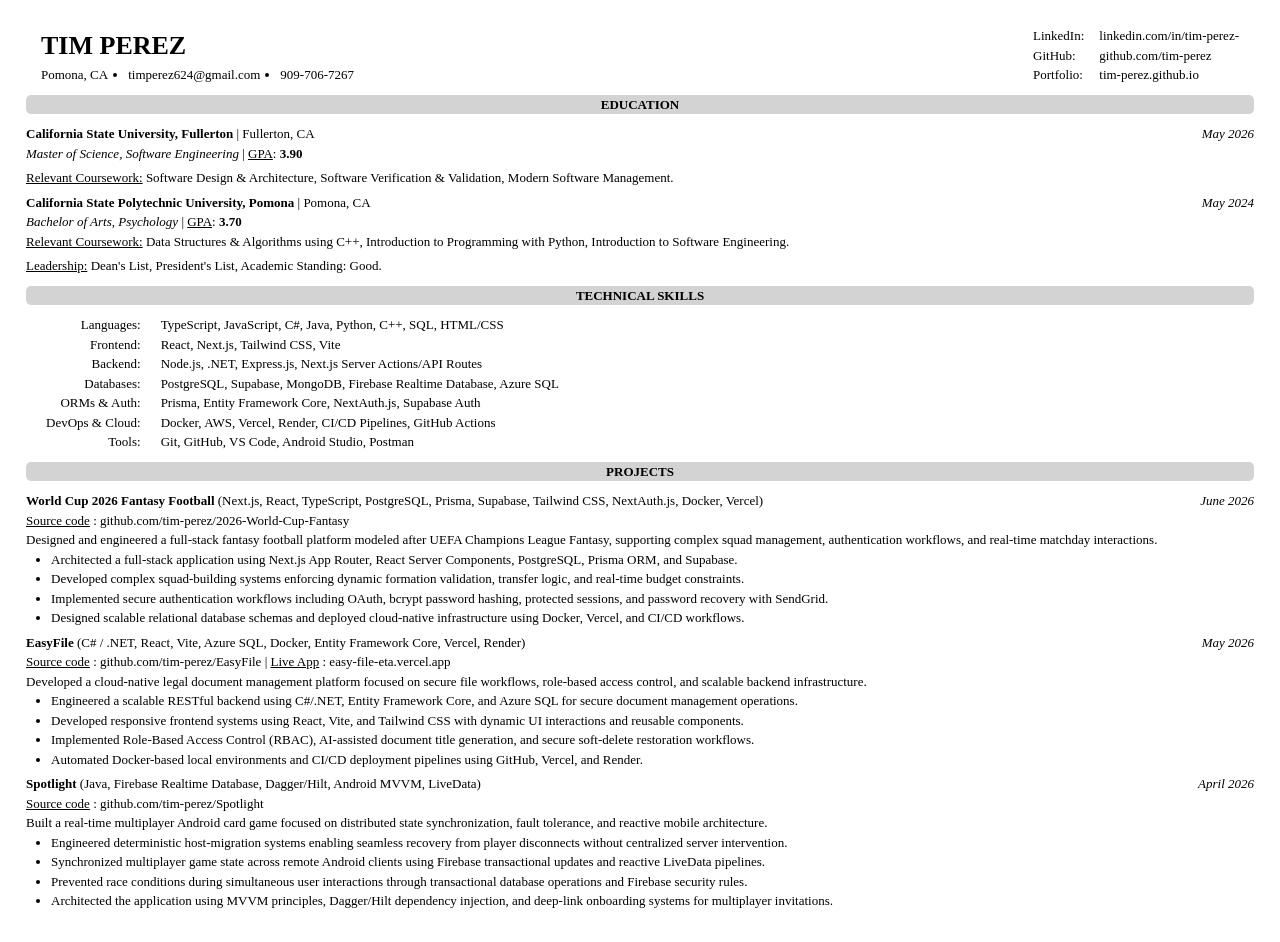
==== index.html @ dcb2bec1 "Update Resume" ====
<!DOCTYPE html>
<html lang="en">
<head>
  <meta charset="UTF-8">
  <meta name="viewport" content="width=device-width, initial-scale=1.0">
  <link rel="stylesheet" href="styles.css">
  <title>Tim's Resume</title>
</head>
  <header>
    <div class="personal-info">
      <h1 id="name">TIM PEREZ</h1>
      <ul>
        <li id="city">Pomona, CA</li>
        <li id="email"><a href="mailto:timperez624@gmail.com">timperez624@gmail.com</a></li>
        <li id="phone"><a href="tel:+19097067267">909-706-7267</a></li>
      </ul>
    </div>
    <div class="socials">
      <div class="socials-title">
        <p id="linkedin">LinkedIn:</p>
        <p id="github">GitHub:</p>
        <p id="website">Portfolio:</p>
      </div>
      <div class="socials-links">
        <a href="https://linkedin.com/in/tim-perez-" target="_blank"><p>linkedin.com/in/tim-perez-</p></a>
        <a href="https://github.com/tim-perez" target="_blank"><p>github.com/tim-perez</p></a>
        <a href="https://tim-perez.github.io" target="_blank"><p>tim-perez.github.io</p></a>
      </div>
    </div>
  </header>
  <body>
    <section>
      <div class="title">
        <h3>EDUCATION</h3>
      </div>
      <div class="school">
        <p>
          <b>California State University, Fullerton</b>
          <span> | Fullerton, CA</span>
        </p>
        <p><i>May 2026</i></p>
      </div>
      <div class="degree">
        <p class="masters">
          <i>Master of Science, Software Engineering</i>
          <span> | <u>GPA</u>:<b> 3.90</b></span>
        </p>    
      </div>
      <div class="relevant-coursework">
        <p>
          <u>Relevant Coursework:</u>
          <span>
            Software Design & Architecture, Software Verification & Validation, Modern Software Management.
          </span>
        </p>
      </div>
      <div class="school">
        <p>
          <b>California State Polytechnic University, Pomona</b>
          <span> | Pomona, CA</span>
        </p>
        <p><i>May 2024</i></p>
      </div>
      <div class="degree">
        <i>Bachelor of Arts, Psychology</i>
        <span> | <u>GPA</u>:<b> 3.70</b></span>
      </div>
      <div class="relevant-coursework">
        <p>
          <u>Relevant Coursework:</u>
          <span>
            Data Structures & Algorithms using C++, Introduction to Programming with Python, Introduction to Software Engineering.
          </span>
        </p>
      </div>
      <div class="relevant-coursework">
        <p>
          <u>Leadership:</u>
          <span>
            Dean's List, President's List, Academic Standing: Good.
          </span>
        </p>
      </div>
    </section>
    
    <section>
      <div class="title">
        <h3>TECHNICAL SKILLS</h3>
      </div>
      <div class="skills">
        <div class="skills-list">
          <p>Languages:</p>
          <p>Frontend:</p>
          <p>Backend:</p>
          <p>Databases:</p>
          <p>ORMs & Auth:</p>
          <p>DevOps & Cloud:</p>
          <p>Tools:</p>
        </div>
        <div class="skills-description">
          <p>TypeScript, JavaScript, C#, Java, Python, C++, SQL, HTML/CSS</p>
          <p>React, Next.js, Tailwind CSS, Vite</p>
          <p>Node.js, .NET, Express.js, Next.js Server Actions/API Routes</p>
          <p>PostgreSQL, Supabase, MongoDB, Firebase Realtime Database, Azure SQL</p>
          <p>Prisma, Entity Framework Core, NextAuth.js, Supabase Auth</p>
          <p>Docker, AWS, Vercel, Render, CI/CD Pipelines, GitHub Actions</p>
          <p>Git, GitHub, VS Code, Android Studio, Postman</p>
        </div>
      </div>
    </section>

    <section>
      <div class="title">
        <h3>PROJECTS</h3>
      </div>

      <div class="project">
        <p>
          <b>World Cup 2026 Fantasy Football</b>
          <span> (Next.js, React, TypeScript, PostgreSQL, Prisma, Supabase, Tailwind CSS, NextAuth.js, Docker, Vercel)</span>
        </p>
        <p><i>June 2026</i></p>
      </div>
      <div>
        <p>
          <u>Source code</u>
          <a href="https://github.com/tim-perez/World-Cup-Fantasy" target="_blank"><span>: github.com/tim-perez/2026-World-Cup-Fantasy</span></a>
        </p>
      </div>
      <div class="project-description">
        <p>Designed and engineered a full-stack fantasy football platform modeled after UEFA Champions League Fantasy, supporting complex squad management, authentication workflows, and real-time matchday interactions.</p>
        <ul>
          <li>Architected a full-stack application using Next.js App Router, React Server Components, PostgreSQL, Prisma ORM, and Supabase.</li>
          <li>Developed complex squad-building systems enforcing dynamic formation validation, transfer logic, and real-time budget constraints.</li>
          <li>Implemented secure authentication workflows including OAuth, bcrypt password hashing, protected sessions, and password recovery with SendGrid.</li>
          <li>Designed scalable relational database schemas and deployed cloud-native infrastructure using Docker, Vercel, and CI/CD workflows.</li>
        </ul>
      </div>
      
      <div class="project">
        <p>
          <b>EasyFile</b>
          <span> (C# / .NET, React, Vite, Azure SQL, Docker, Entity Framework Core, Vercel, Render)</span>
        </p>
        <p><i>May 2026</i></p>
      </div>
      <div>
        <p>
          <u>Source code</u>
          <a href="https://github.com/tim-perez/EasyFile" target="_blank"><span>: github.com/tim-perez/EasyFile</span></a>
          <span> | </span>
          <u>Live App</u>
          <a href="https://easy-file-eta.vercel.app/" target="_blank"><span>: easy-file-eta.vercel.app</span></a>
        </p>
      </div>
      <div class="project-description">
        <p>Developed a cloud-native legal document management platform focused on secure file workflows, role-based access control, and scalable backend infrastructure.</p>
        <ul>
          <li>Engineered a scalable RESTful backend using C#/.NET, Entity Framework Core, and Azure SQL for secure document management operations.</li>
          <li>Developed responsive frontend systems using React, Vite, and Tailwind CSS with dynamic UI interactions and reusable components.</li>
          <li>Implemented Role-Based Access Control (RBAC), AI-assisted document title generation, and secure soft-delete restoration workflows.</li>
          <li>Automated Docker-based local environments and CI/CD deployment pipelines using GitHub, Vercel, and Render.</li>
        </ul>
      </div>

      <div class="project">
        <p>
          <b>Spotlight</b>
          <span> (Java, Firebase Realtime Database, Dagger/Hilt, Android MVVM, LiveData)</span>
        </p>
        <p><i>April 2026</i></p>
      </div>
      <div>
        <p>
          <u>Source code</u>
          <a href="https://github.com/tim-perez/Spotlight" target="_blank"><span>: github.com/tim-perez/Spotlight</span></a>
        </p>
      </div>
      <div class="project-description">
        <p>Built a real-time multiplayer Android card game focused on distributed state synchronization, fault tolerance, and reactive mobile architecture.</p>
        <ul>
          <li>Engineered deterministic host-migration systems enabling seamless recovery from player disconnects without centralized server intervention.</li>
          <li>Synchronized multiplayer game state across remote Android clients using Firebase transactional updates and reactive LiveData pipelines.</li>
          <li>Prevented race conditions during simultaneous user interactions through transactional database operations and Firebase security rules.</li>
          <li>Architected the application using MVVM principles, Dagger/Hilt dependency injection, and deep-link onboarding systems for multiplayer invitations.</li>
        </ul>
      </div>
    </section>

    <!-- <section>
      <div class="title">
        <h3>EXPERIENCE</h3>
      </div>
      <div class="job">
        <p>
          <b>Customer Success Operator</b>
          <span> | Rapid Legal (Proceed Legal) | Chino Hills, CA</span>
        </p>
        <p><i>Present</i></p>
      </div>
      <div class="job-description">
        <p>Responsible for overseeing the accuracy and compliance of assignments to ensure orders meet specific jurisdictional rules and are processed efficiently according to rigorous service level agreements.</p>
        <ul>
          <li>Manage high-volume queues of legal orders using the LegalConnect platform, maintaining meticulous attention to detail.</li>
          <li>Optimize operational workflows to streamline eFiling and process serving requests in a time-efficient manner.</li>
          <li>Provide extensive technical troubleshooting and dedicated client support regarding system requirements, pricing, and delivery.</li>
          <div class="job-skills">
            <b><u>Workplace Skills:</u></b>
            <li>Quality Assurance (QA) & Process Optimization</li>
            <li>Technical Troubleshooting & Client Communication</li>
            <li>Data Privacy, Compliance, and Confidential Document Handling</li>
          </div>
        </ul>
      </div>
    </section>  -->
  </body>
</html>
---- styles.css ----
* {
  margin: 0;
  padding: 0;
  box-sizing: border-box;
  font-size: small;
}

html {
  font-family: 'Times New Roman', Times, serif;
  padding: 2rem;
}

body {
  background-color: #ffffff;
  color: #000000;
  font-size: 16px;
  line-height: 1.5;
  margin: 0;
  padding: 0;
}

header {
  display: flex;
  justify-content: space-between;
  align-items: center;
  margin-bottom: 5px;
}

header h1 {
  font-size: 2rem;
}

a {
  text-decoration: none;
  color: #000000;
}

.personal-info {
  display: flex;
  flex-direction: column;
  justify-content: space-between;
  margin-left: 15px;
}

.personal-info ul {
  display: flex;
  gap: 20px;
}

.socials {
  display: flex;
  margin-right: 15px;
}

.socials-title{
  display: flex;
  flex-direction: column;
  margin-right: 15px;
}

.title {
  display: flex;
  justify-content: center;
  background-color: lightgrey;
  border-radius: 5px;
  margin: 10px 0;
}

.school,
.job,
.project,
.certification{
  display: flex;
  justify-content: space-between;
}

.job-description ul,
.project-description ul {
  margin-left: 25px;
  margin-bottom: 5px;
}

.skills {
  display: flex;
}

.skills-list {
  display: flex;
  flex-direction: column;
  margin-left: 20px;
  margin-right: 20px;
  align-items: flex-end;
}

.job-skills {
  margin-top: 5px;
}

.job-skills li {
  list-style: circle;
  margin-left: 20px;
}

#city {
  list-style-type: none;
}

.masters,
.relevant-coursework {
  margin-bottom: 5px;
}
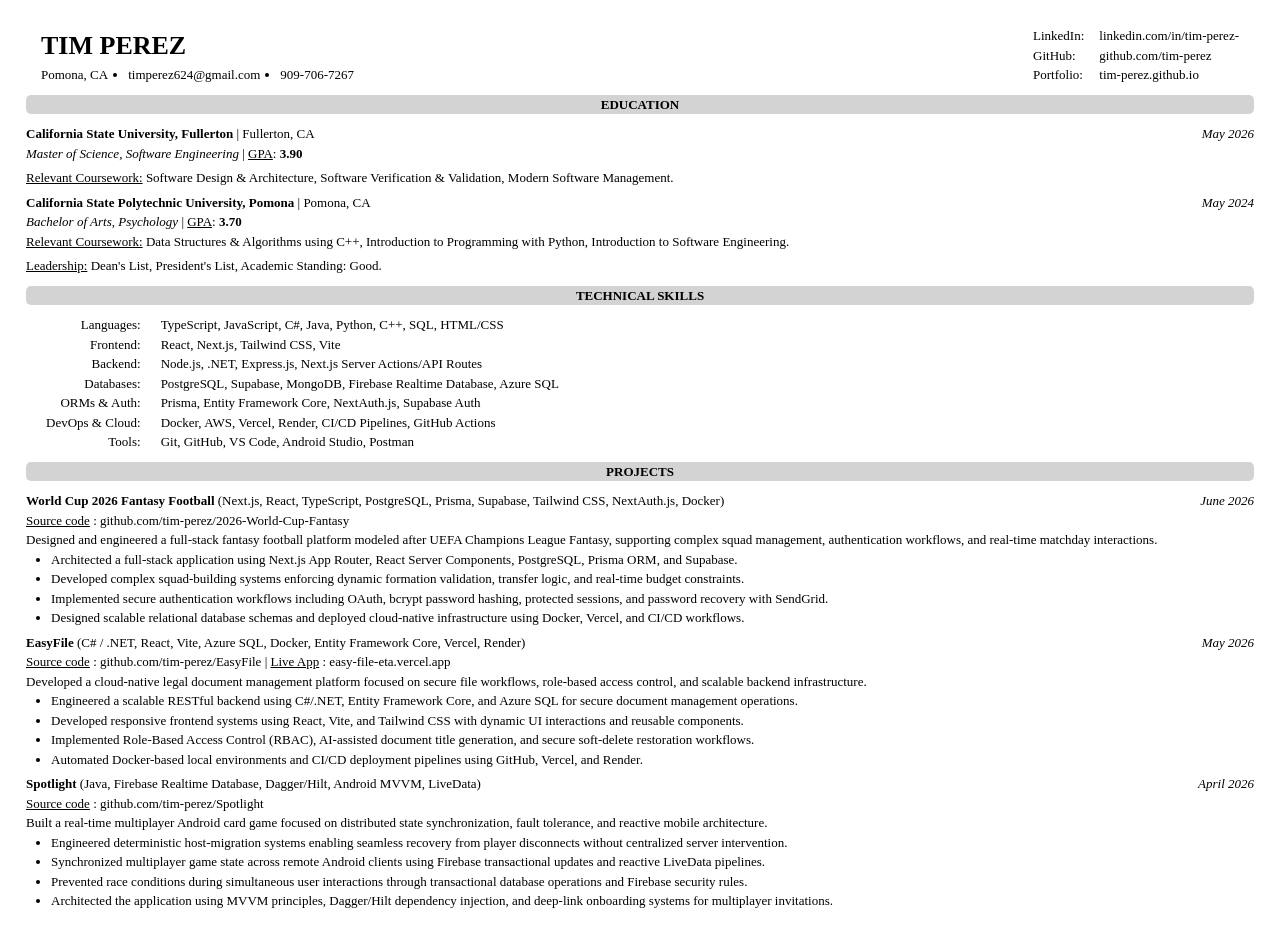
==== commit f8302431: "Update index.html" ====
--- a/index.html
+++ b/index.html
@@ -117,7 +117,7 @@
       <div class="project">
         <p>
           <b>World Cup 2026 Fantasy Football</b>
-          <span> (Next.js, React, TypeScript, PostgreSQL, Prisma, Supabase, Tailwind CSS, NextAuth.js, Docker, Vercel)</span>
+          <span> (Next.js, React, TypeScript, PostgreSQL, Prisma, Supabase, Tailwind CSS, NextAuth.js, Docker)</span>
         </p>
         <p><i>June 2026</i></p>
       </div>
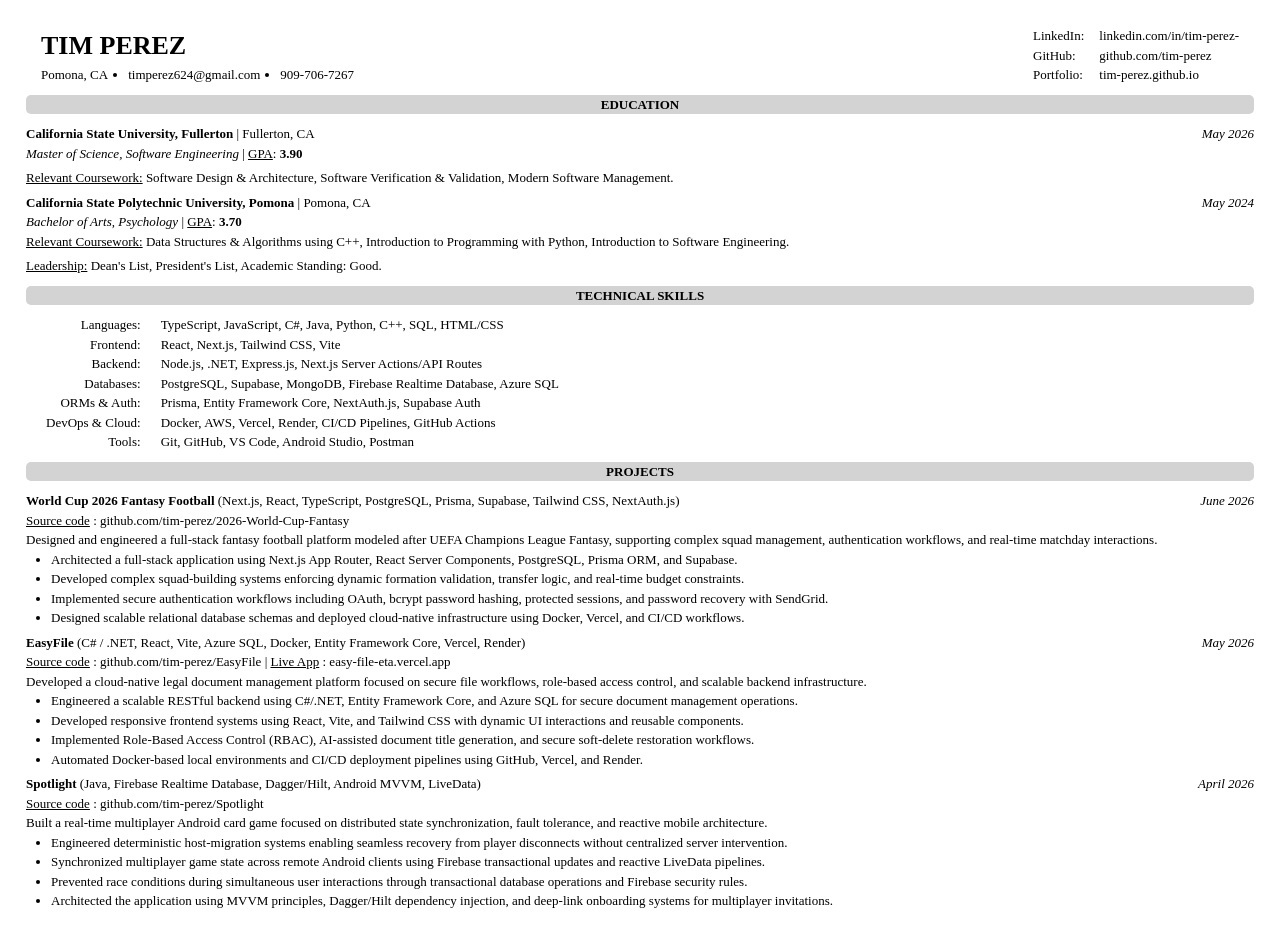
==== commit d874f91d: "Update index.html" ====
--- a/index.html
+++ b/index.html
@@ -117,7 +117,7 @@
       <div class="project">
         <p>
           <b>World Cup 2026 Fantasy Football</b>
-          <span> (Next.js, React, TypeScript, PostgreSQL, Prisma, Supabase, Tailwind CSS, NextAuth.js, Docker)</span>
+          <span> (Next.js, React, TypeScript, PostgreSQL, Prisma, Supabase, Tailwind CSS, NextAuth.js)</span>
         </p>
         <p><i>June 2026</i></p>
       </div>
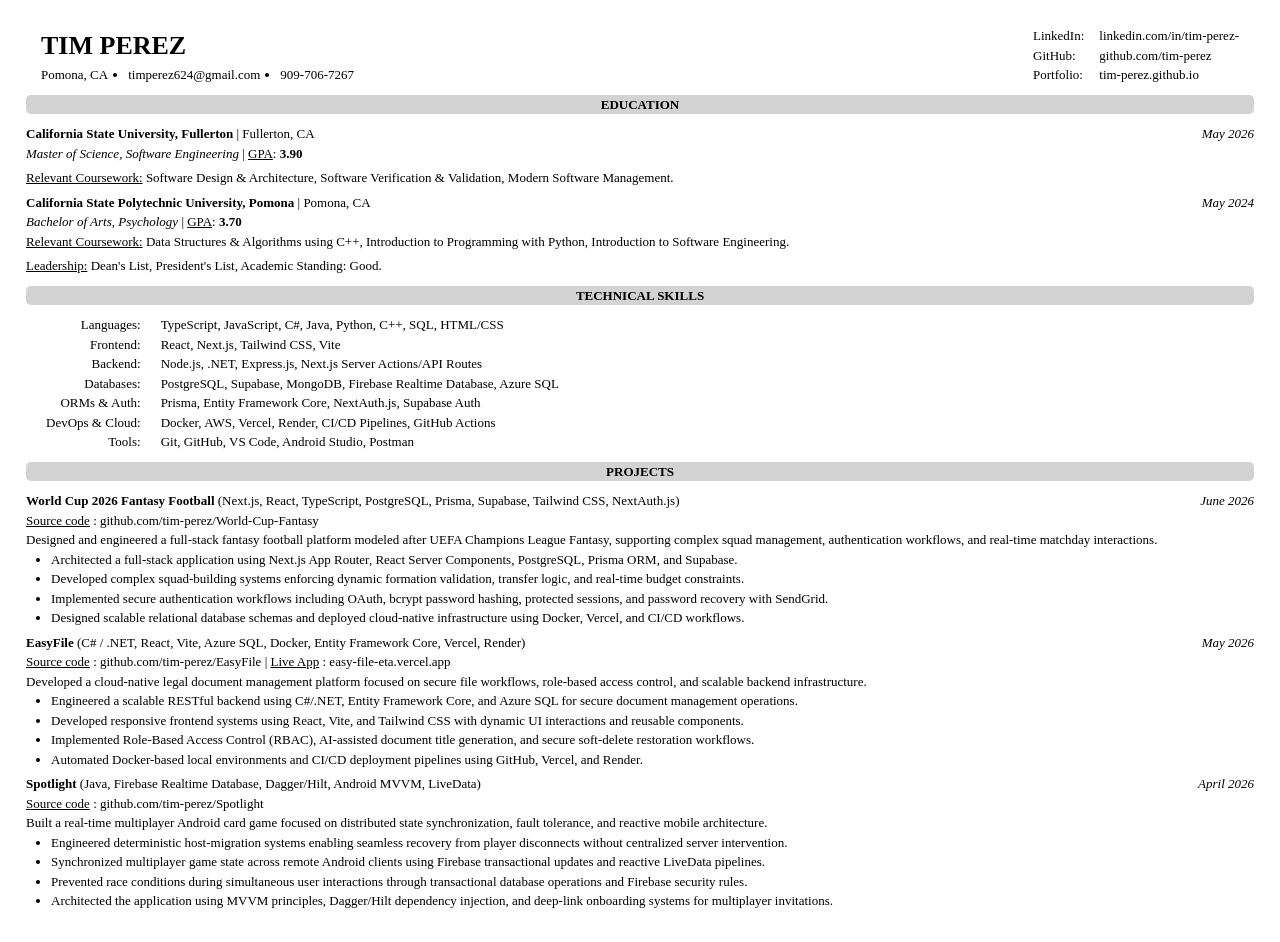
==== commit ba3da927: "Update index.html" ====
--- a/index.html
+++ b/index.html
@@ -124,7 +124,7 @@
       <div>
         <p>
           <u>Source code</u>
-          <a href="https://github.com/tim-perez/World-Cup-Fantasy" target="_blank"><span>: github.com/tim-perez/2026-World-Cup-Fantasy</span></a>
+          <a href="https://github.com/tim-perez/World-Cup-Fantasy" target="_blank"><span>: github.com/tim-perez/World-Cup-Fantasy</span></a>
         </p>
       </div>
       <div class="project-description">
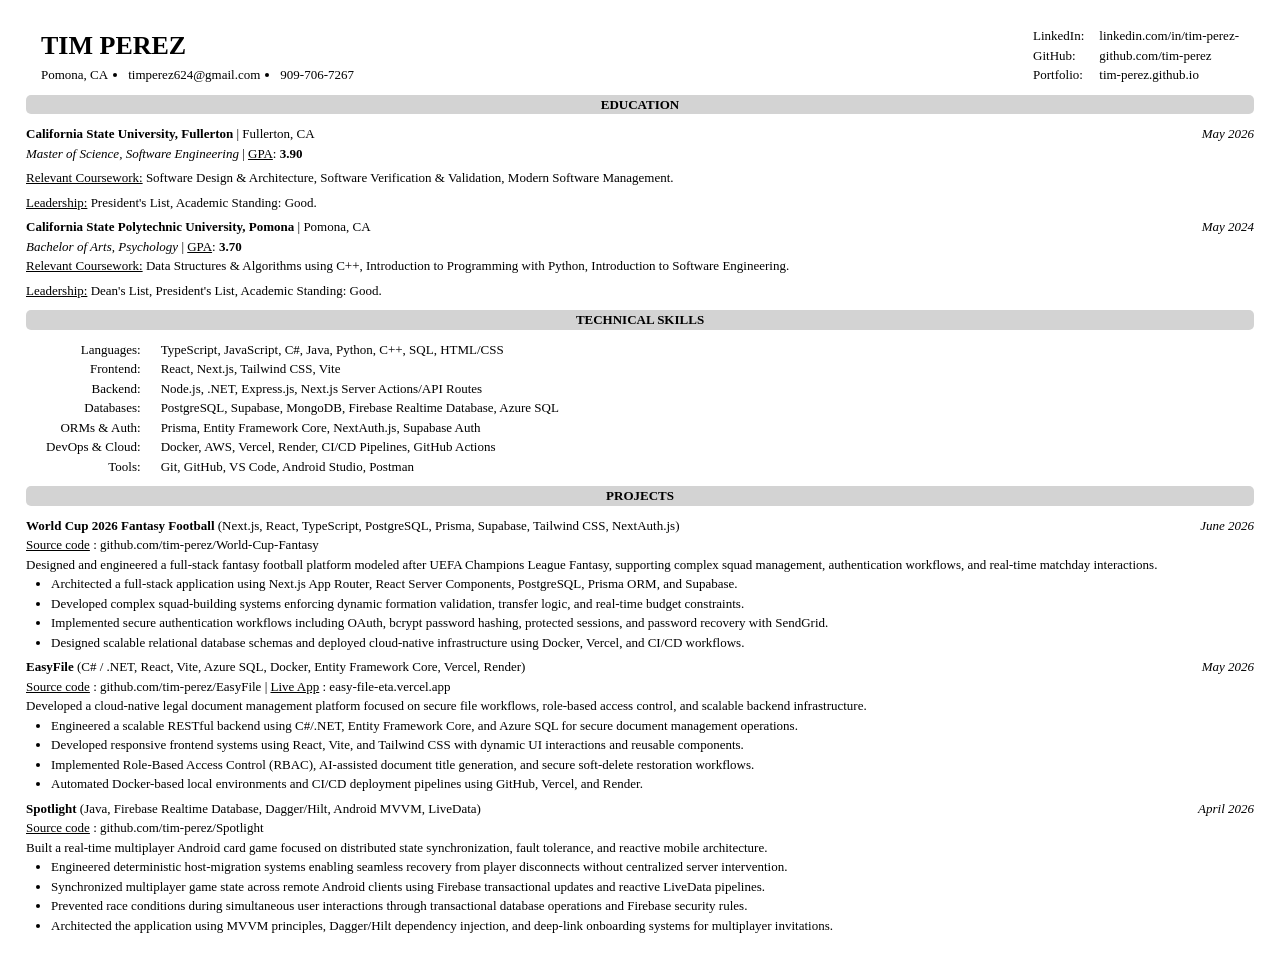
==== commit bccb7e4d: "Update" ====
--- a/index.html
+++ b/index.html
@@ -54,6 +54,14 @@
           </span>
         </p>
       </div>
+      <div class="relevant-coursework">
+        <p>
+          <u>Leadership:</u>
+          <span>
+            President's List, Academic Standing: Good.
+          </span>
+        </p>
+      </div>
       <div class="school">
         <p>
           <b>California State Polytechnic University, Pomona</b>
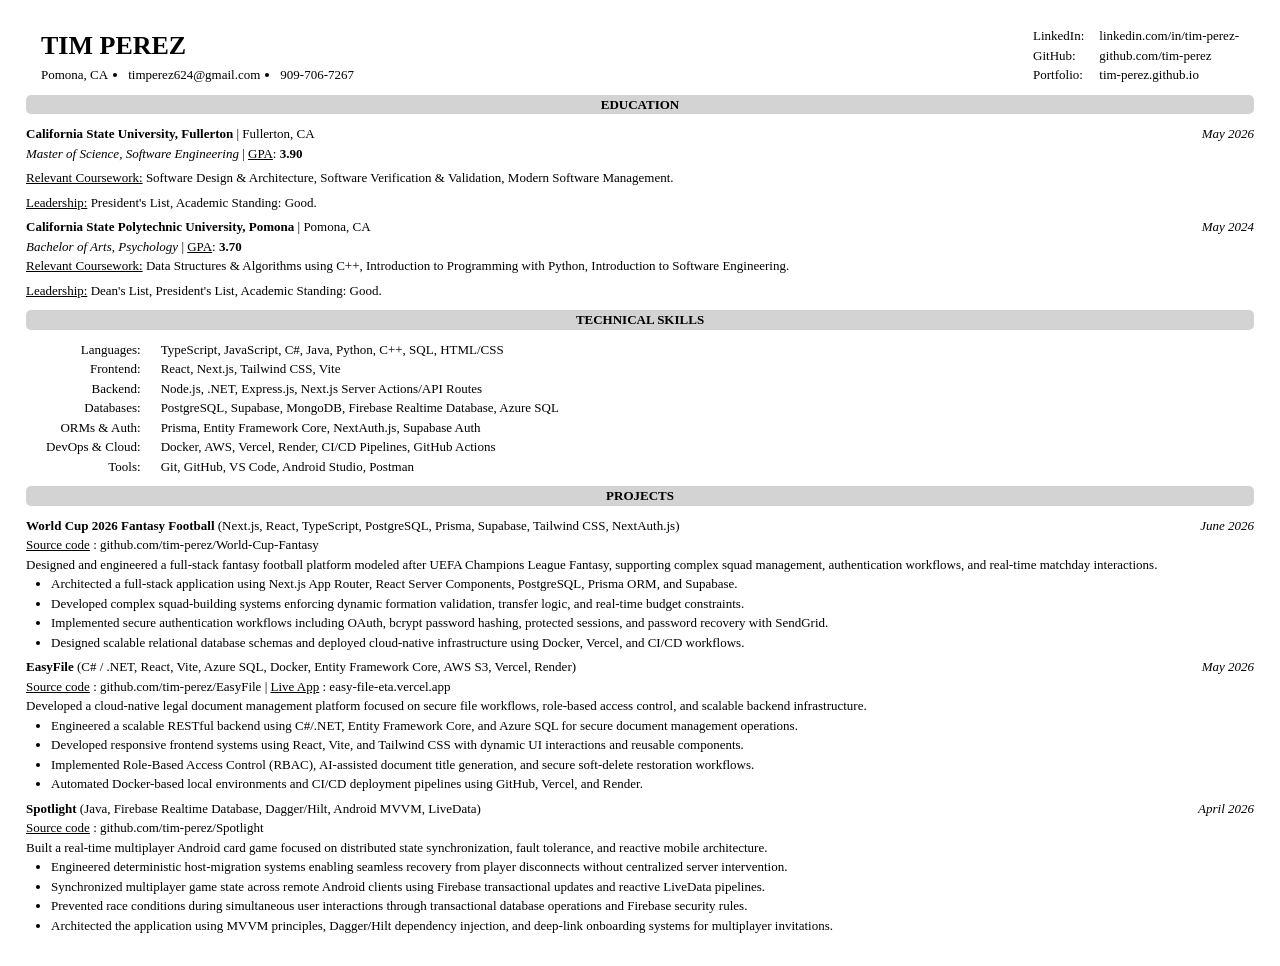
==== commit ecd5bd20: "Update index.html" ====
--- a/index.html
+++ b/index.html
@@ -148,7 +148,7 @@
       <div class="project">
         <p>
           <b>EasyFile</b>
-          <span> (C# / .NET, React, Vite, Azure SQL, Docker, Entity Framework Core, Vercel, Render)</span>
+          <span> (C# / .NET, React, Vite, Azure SQL, Docker, Entity Framework Core, AWS S3, Vercel, Render)</span>
         </p>
         <p><i>May 2026</i></p>
       </div>
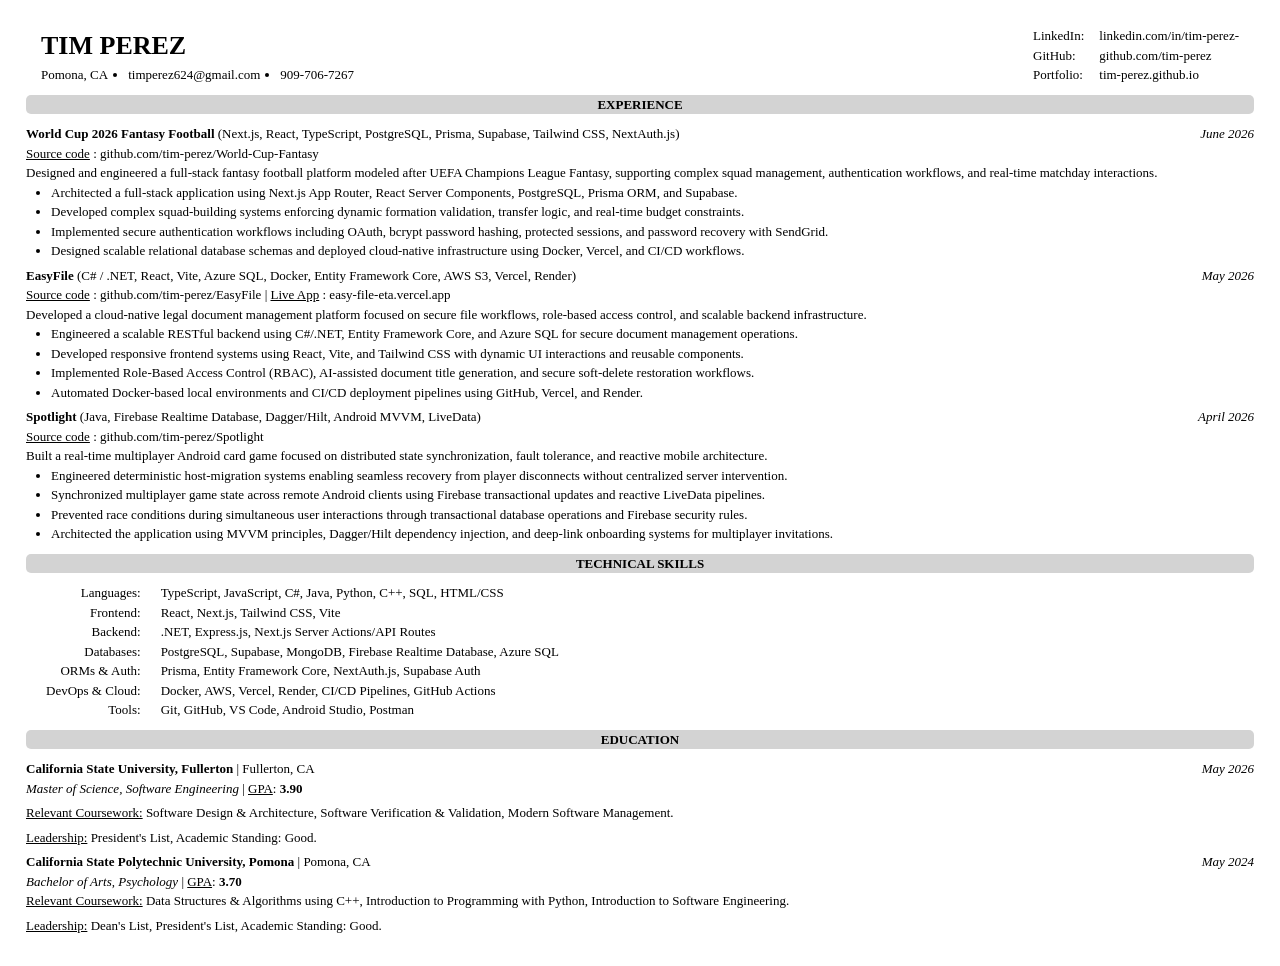
==== commit 4f757812: "Update index.html" ====
--- a/index.html
+++ b/index.html
@@ -4,7 +4,7 @@
   <meta charset="UTF-8">
   <meta name="viewport" content="width=device-width, initial-scale=1.0">
   <link rel="stylesheet" href="styles.css">
-  <title>Tim's Resume</title>
+  <title>Tim Perez Resume</title>
 </head>
   <header>
     <div class="personal-info">
@@ -29,68 +29,88 @@
     </div>
   </header>
   <body>
+
+    
+
+
     <section>
       <div class="title">
-        <h3>EDUCATION</h3>
-      </div>
-      <div class="school">
-        <p>
-          <b>California State University, Fullerton</b>
-          <span> | Fullerton, CA</span>
+        <h3>EXPERIENCE</h3>
+      </div>
+
+      <div class="project">
+        <p>
+          <b>World Cup 2026 Fantasy Football</b>
+          <span> (Next.js, React, TypeScript, PostgreSQL, Prisma, Supabase, Tailwind CSS, NextAuth.js)</span>
+        </p>
+        <p><i>June 2026</i></p>
+      </div>
+      <div>
+        <p>
+          <u>Source code</u>
+          <a href="https://github.com/tim-perez/World-Cup-Fantasy" target="_blank"><span>: github.com/tim-perez/World-Cup-Fantasy</span></a>
+        </p>
+      </div>
+      <div class="project-description">
+        <p>Designed and engineered a full-stack fantasy football platform modeled after UEFA Champions League Fantasy, supporting complex squad management, authentication workflows, and real-time matchday interactions.</p>
+        <ul>
+          <li>Architected a full-stack application using Next.js App Router, React Server Components, PostgreSQL, Prisma ORM, and Supabase.</li>
+          <li>Developed complex squad-building systems enforcing dynamic formation validation, transfer logic, and real-time budget constraints.</li>
+          <li>Implemented secure authentication workflows including OAuth, bcrypt password hashing, protected sessions, and password recovery with SendGrid.</li>
+          <li>Designed scalable relational database schemas and deployed cloud-native infrastructure using Docker, Vercel, and CI/CD workflows.</li>
+        </ul>
+      </div>
+      
+      <div class="project">
+        <p>
+          <b>EasyFile</b>
+          <span> (C# / .NET, React, Vite, Azure SQL, Docker, Entity Framework Core, AWS S3, Vercel, Render)</span>
         </p>
         <p><i>May 2026</i></p>
       </div>
-      <div class="degree">
-        <p class="masters">
-          <i>Master of Science, Software Engineering</i>
-          <span> | <u>GPA</u>:<b> 3.90</b></span>
-        </p>    
-      </div>
-      <div class="relevant-coursework">
-        <p>
-          <u>Relevant Coursework:</u>
-          <span>
-            Software Design & Architecture, Software Verification & Validation, Modern Software Management.
-          </span>
-        </p>
-      </div>
-      <div class="relevant-coursework">
-        <p>
-          <u>Leadership:</u>
-          <span>
-            President's List, Academic Standing: Good.
-          </span>
-        </p>
-      </div>
-      <div class="school">
-        <p>
-          <b>California State Polytechnic University, Pomona</b>
-          <span> | Pomona, CA</span>
-        </p>
-        <p><i>May 2024</i></p>
-      </div>
-      <div class="degree">
-        <i>Bachelor of Arts, Psychology</i>
-        <span> | <u>GPA</u>:<b> 3.70</b></span>
-      </div>
-      <div class="relevant-coursework">
-        <p>
-          <u>Relevant Coursework:</u>
-          <span>
-            Data Structures & Algorithms using C++, Introduction to Programming with Python, Introduction to Software Engineering.
-          </span>
-        </p>
-      </div>
-      <div class="relevant-coursework">
-        <p>
-          <u>Leadership:</u>
-          <span>
-            Dean's List, President's List, Academic Standing: Good.
-          </span>
-        </p>
+      <div>
+        <p>
+          <u>Source code</u>
+          <a href="https://github.com/tim-perez/EasyFile" target="_blank"><span>: github.com/tim-perez/EasyFile</span></a>
+          <span> | </span>
+          <u>Live App</u>
+          <a href="https://easy-file-eta.vercel.app/" target="_blank"><span>: easy-file-eta.vercel.app</span></a>
+        </p>
+      </div>
+      <div class="project-description">
+        <p>Developed a cloud-native legal document management platform focused on secure file workflows, role-based access control, and scalable backend infrastructure.</p>
+        <ul>
+          <li>Engineered a scalable RESTful backend using C#/.NET, Entity Framework Core, and Azure SQL for secure document management operations.</li>
+          <li>Developed responsive frontend systems using React, Vite, and Tailwind CSS with dynamic UI interactions and reusable components.</li>
+          <li>Implemented Role-Based Access Control (RBAC), AI-assisted document title generation, and secure soft-delete restoration workflows.</li>
+          <li>Automated Docker-based local environments and CI/CD deployment pipelines using GitHub, Vercel, and Render.</li>
+        </ul>
+      </div>
+
+      <div class="project">
+        <p>
+          <b>Spotlight</b>
+          <span> (Java, Firebase Realtime Database, Dagger/Hilt, Android MVVM, LiveData)</span>
+        </p>
+        <p><i>April 2026</i></p>
+      </div>
+      <div>
+        <p>
+          <u>Source code</u>
+          <a href="https://github.com/tim-perez/Spotlight" target="_blank"><span>: github.com/tim-perez/Spotlight</span></a>
+        </p>
+      </div>
+      <div class="project-description">
+        <p>Built a real-time multiplayer Android card game focused on distributed state synchronization, fault tolerance, and reactive mobile architecture.</p>
+        <ul>
+          <li>Engineered deterministic host-migration systems enabling seamless recovery from player disconnects without centralized server intervention.</li>
+          <li>Synchronized multiplayer game state across remote Android clients using Firebase transactional updates and reactive LiveData pipelines.</li>
+          <li>Prevented race conditions during simultaneous user interactions through transactional database operations and Firebase security rules.</li>
+          <li>Architected the application using MVVM principles, Dagger/Hilt dependency injection, and deep-link onboarding systems for multiplayer invitations.</li>
+        </ul>
       </div>
     </section>
-    
+
     <section>
       <div class="title">
         <h3>TECHNICAL SKILLS</h3>
@@ -108,7 +128,7 @@
         <div class="skills-description">
           <p>TypeScript, JavaScript, C#, Java, Python, C++, SQL, HTML/CSS</p>
           <p>React, Next.js, Tailwind CSS, Vite</p>
-          <p>Node.js, .NET, Express.js, Next.js Server Actions/API Routes</p>
+          <p>.NET, Express.js, Next.js Server Actions/API Routes</p>
           <p>PostgreSQL, Supabase, MongoDB, Firebase Realtime Database, Azure SQL</p>
           <p>Prisma, Entity Framework Core, NextAuth.js, Supabase Auth</p>
           <p>Docker, AWS, Vercel, Render, CI/CD Pipelines, GitHub Actions</p>
@@ -119,79 +139,63 @@
 
     <section>
       <div class="title">
-        <h3>PROJECTS</h3>
-      </div>
-
-      <div class="project">
-        <p>
-          <b>World Cup 2026 Fantasy Football</b>
-          <span> (Next.js, React, TypeScript, PostgreSQL, Prisma, Supabase, Tailwind CSS, NextAuth.js)</span>
-        </p>
-        <p><i>June 2026</i></p>
-      </div>
-      <div>
-        <p>
-          <u>Source code</u>
-          <a href="https://github.com/tim-perez/World-Cup-Fantasy" target="_blank"><span>: github.com/tim-perez/World-Cup-Fantasy</span></a>
-        </p>
-      </div>
-      <div class="project-description">
-        <p>Designed and engineered a full-stack fantasy football platform modeled after UEFA Champions League Fantasy, supporting complex squad management, authentication workflows, and real-time matchday interactions.</p>
-        <ul>
-          <li>Architected a full-stack application using Next.js App Router, React Server Components, PostgreSQL, Prisma ORM, and Supabase.</li>
-          <li>Developed complex squad-building systems enforcing dynamic formation validation, transfer logic, and real-time budget constraints.</li>
-          <li>Implemented secure authentication workflows including OAuth, bcrypt password hashing, protected sessions, and password recovery with SendGrid.</li>
-          <li>Designed scalable relational database schemas and deployed cloud-native infrastructure using Docker, Vercel, and CI/CD workflows.</li>
-        </ul>
-      </div>
-      
-      <div class="project">
-        <p>
-          <b>EasyFile</b>
-          <span> (C# / .NET, React, Vite, Azure SQL, Docker, Entity Framework Core, AWS S3, Vercel, Render)</span>
+        <h3>EDUCATION</h3>
+      </div>
+      <div class="school">
+        <p>
+          <b>California State University, Fullerton</b>
+          <span> | Fullerton, CA</span>
         </p>
         <p><i>May 2026</i></p>
       </div>
-      <div>
-        <p>
-          <u>Source code</u>
-          <a href="https://github.com/tim-perez/EasyFile" target="_blank"><span>: github.com/tim-perez/EasyFile</span></a>
-          <span> | </span>
-          <u>Live App</u>
-          <a href="https://easy-file-eta.vercel.app/" target="_blank"><span>: easy-file-eta.vercel.app</span></a>
-        </p>
-      </div>
-      <div class="project-description">
-        <p>Developed a cloud-native legal document management platform focused on secure file workflows, role-based access control, and scalable backend infrastructure.</p>
-        <ul>
-          <li>Engineered a scalable RESTful backend using C#/.NET, Entity Framework Core, and Azure SQL for secure document management operations.</li>
-          <li>Developed responsive frontend systems using React, Vite, and Tailwind CSS with dynamic UI interactions and reusable components.</li>
-          <li>Implemented Role-Based Access Control (RBAC), AI-assisted document title generation, and secure soft-delete restoration workflows.</li>
-          <li>Automated Docker-based local environments and CI/CD deployment pipelines using GitHub, Vercel, and Render.</li>
-        </ul>
-      </div>
-
-      <div class="project">
-        <p>
-          <b>Spotlight</b>
-          <span> (Java, Firebase Realtime Database, Dagger/Hilt, Android MVVM, LiveData)</span>
-        </p>
-        <p><i>April 2026</i></p>
-      </div>
-      <div>
-        <p>
-          <u>Source code</u>
-          <a href="https://github.com/tim-perez/Spotlight" target="_blank"><span>: github.com/tim-perez/Spotlight</span></a>
-        </p>
-      </div>
-      <div class="project-description">
-        <p>Built a real-time multiplayer Android card game focused on distributed state synchronization, fault tolerance, and reactive mobile architecture.</p>
-        <ul>
-          <li>Engineered deterministic host-migration systems enabling seamless recovery from player disconnects without centralized server intervention.</li>
-          <li>Synchronized multiplayer game state across remote Android clients using Firebase transactional updates and reactive LiveData pipelines.</li>
-          <li>Prevented race conditions during simultaneous user interactions through transactional database operations and Firebase security rules.</li>
-          <li>Architected the application using MVVM principles, Dagger/Hilt dependency injection, and deep-link onboarding systems for multiplayer invitations.</li>
-        </ul>
+      <div class="degree">
+        <p class="masters">
+          <i>Master of Science, Software Engineering</i>
+          <span> | <u>GPA</u>:<b> 3.90</b></span>
+        </p>    
+      </div>
+      <div class="relevant-coursework">
+        <p>
+          <u>Relevant Coursework:</u>
+          <span>
+            Software Design & Architecture, Software Verification & Validation, Modern Software Management.
+          </span>
+        </p>
+      </div>
+      <div class="relevant-coursework">
+        <p>
+          <u>Leadership:</u>
+          <span>
+            President's List, Academic Standing: Good.
+          </span>
+        </p>
+      </div>
+      <div class="school">
+        <p>
+          <b>California State Polytechnic University, Pomona</b>
+          <span> | Pomona, CA</span>
+        </p>
+        <p><i>May 2024</i></p>
+      </div>
+      <div class="degree">
+        <i>Bachelor of Arts, Psychology</i>
+        <span> | <u>GPA</u>:<b> 3.70</b></span>
+      </div>
+      <div class="relevant-coursework">
+        <p>
+          <u>Relevant Coursework:</u>
+          <span>
+            Data Structures & Algorithms using C++, Introduction to Programming with Python, Introduction to Software Engineering.
+          </span>
+        </p>
+      </div>
+      <div class="relevant-coursework">
+        <p>
+          <u>Leadership:</u>
+          <span>
+            Dean's List, President's List, Academic Standing: Good.
+          </span>
+        </p>
       </div>
     </section>
 
